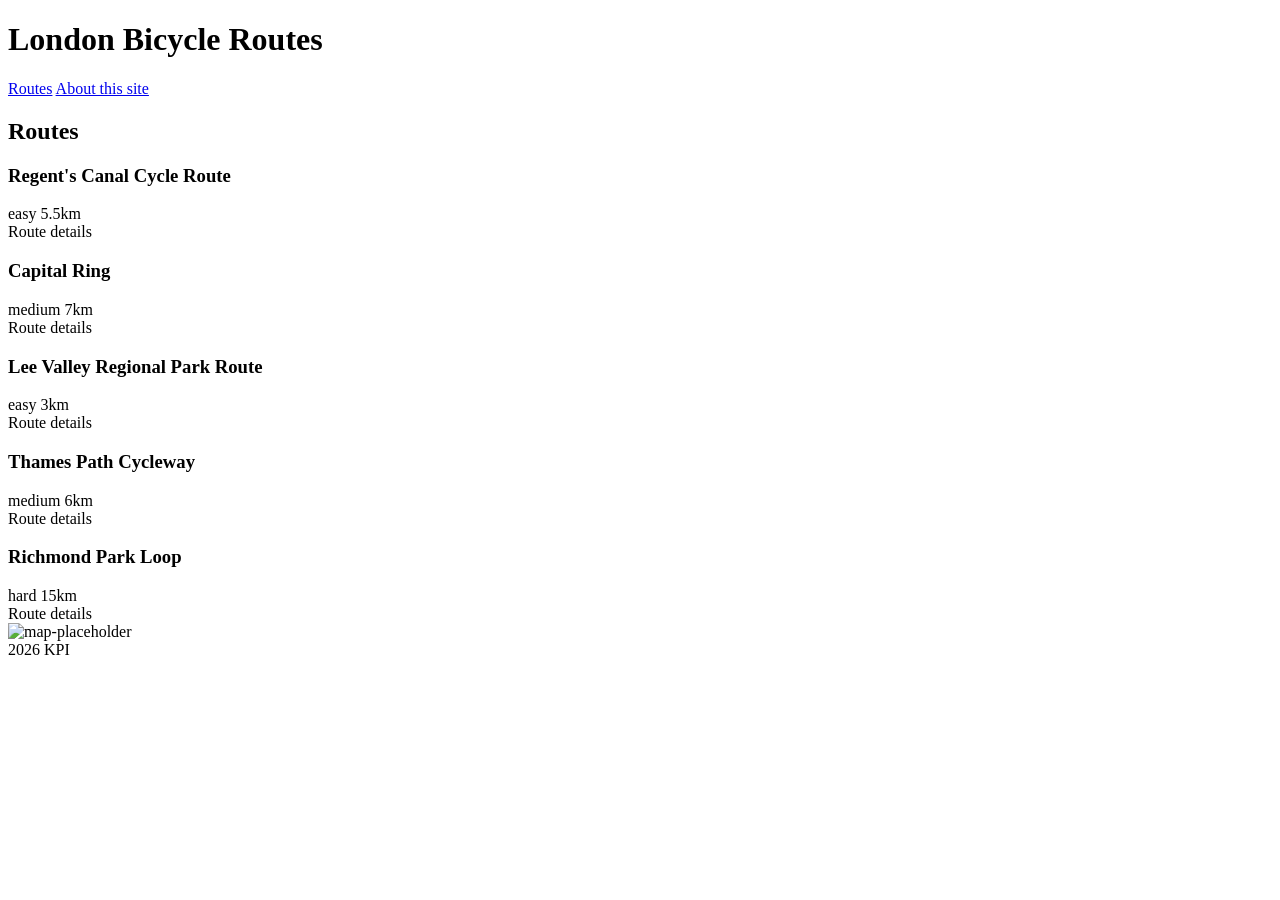
==== index.html @ d96a7703 "lab2" ====
<!DOCTYPE html>
<html lang="en">

<head>
    <meta charset="UTF-8">
    <title>14 bicycle routes</title>
    <link rel="stylesheet" href="css/style.css">
    <script src="js/app.js"></script>
</head>

<body>

    <header>
        <h1> London Bicycle Routes </h1>
        <nav>
            <a href="#routes">Routes</a>
            <a href="about.html">About this site</a>
        </nav>

    </header>

    <main>
        <section id="routes">
            <h2>Routes</h2>
            <article>
                <h3 itemprop="route-name">Regent's Canal Cycle Route</h3>
                <span itemprop="level">easy</span>
                <span itemprop="lenght">5.5km</span>
                <aside>Route details</aside>
            </article>

            <article>
                <h3 itemprop="route-name">Capital Ring</h3>
                <span itemprop="level">medium</span>
                <span itemprop="lenght">7km</span>
                <aside>Route details</aside>
            </article>

            <article>
                <h3 itemprop="route-name">Lee Valley Regional Park Route</h3>
                <span itemprop="level">easy</span>
                <span itemprop="lenght">3km</span>
                <aside>Route details</aside>
            </article>

            <article>
                <h3 itemprop="route-name">Thames Path Cycleway</h3>
                <span itemprop="level">medium</span>
                <span itemprop="lenght">6km</span>
                <aside>Route details</aside>
            </article>

            <article>
                <h3 itemprop="route-name">Richmond Park Loop</h3>
                <span itemprop="level">hard</span>
                <span itemprop="lenght">15km</span>
                <aside>Route details</aside>
            </article>

        </section>
        <section id="map">
            <img id="map-placeholder" alt="map-placeholder" src="assets/img/map_placeholder.jpeg" />

        </section>
    </main>

    <footer>2026 KPI</footer>

</body>

</html>
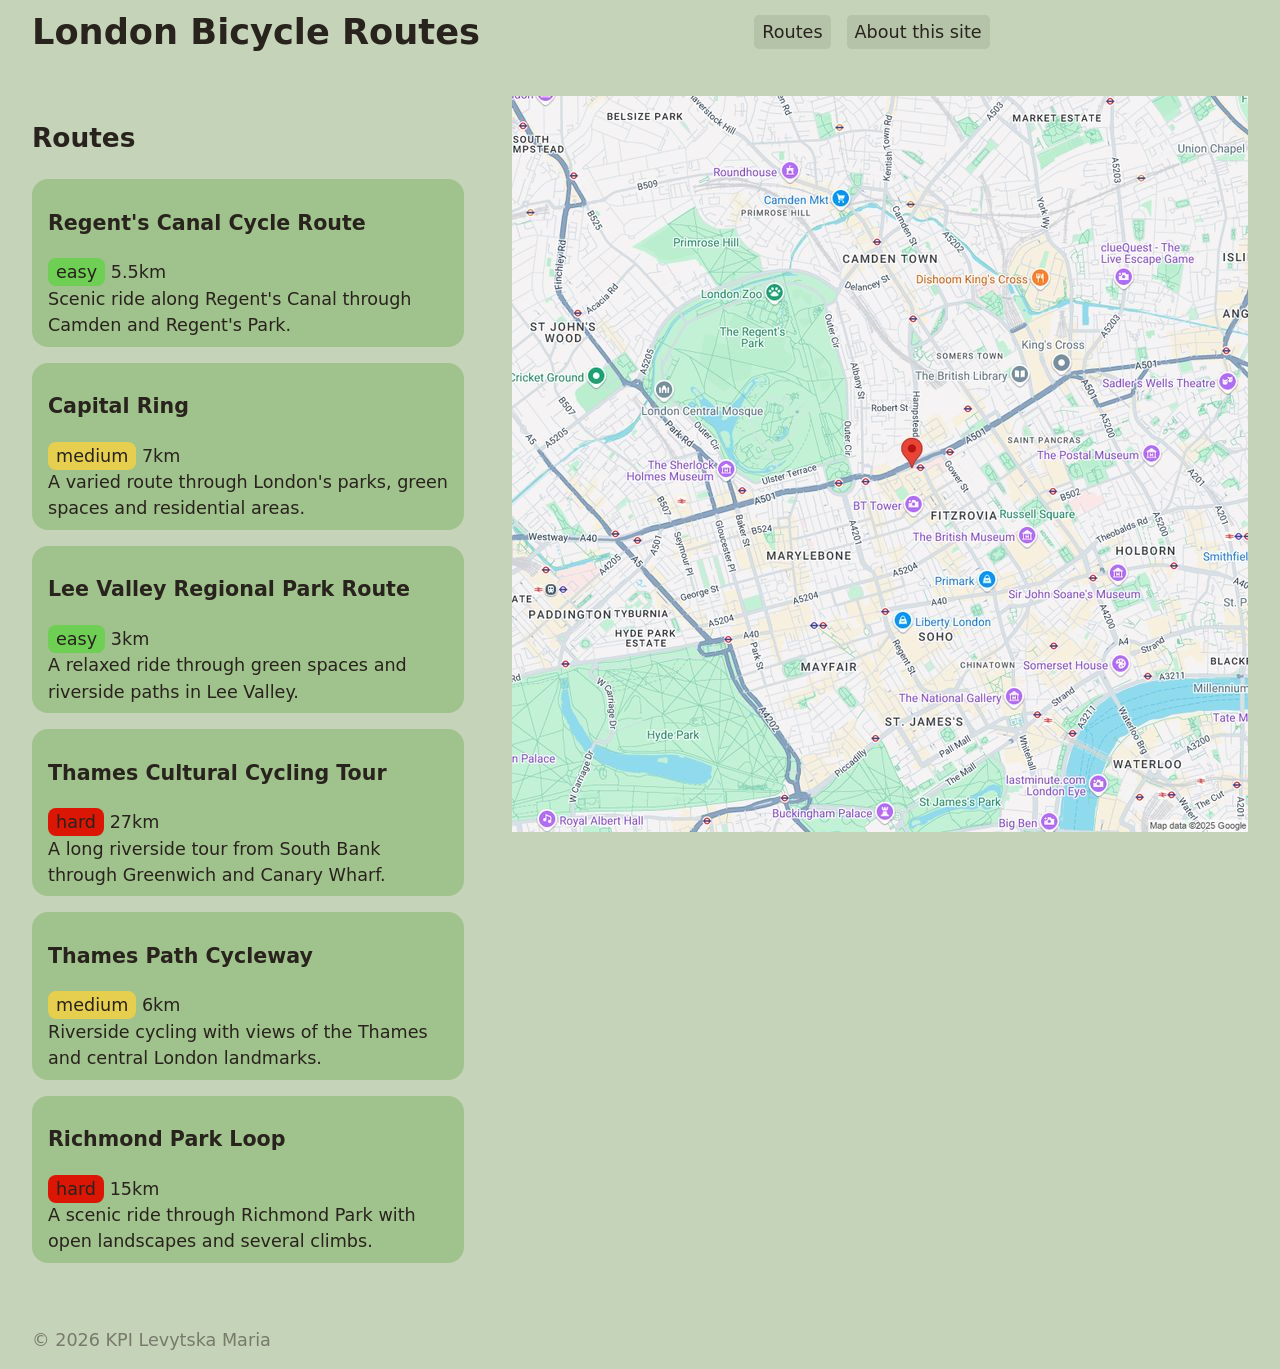
==== commit 7bd44ec9: "lab3" ====
--- a/index.html
+++ b/index.html
@@ -23,38 +23,45 @@
         <section id="routes">
             <h2>Routes</h2>
             <article>
-                <h3 itemprop="route-name">Regent's Canal Cycle Route</h3>
-                <span itemprop="level">easy</span>
-                <span itemprop="lenght">5.5km</span>
-                <aside>Route details</aside>
+                <h3 class="route-name">Regent's Canal Cycle Route</h3>
+                <span class="level easy">easy</span>
+                <span class="lenght">5.5km</span>
+                <aside>Scenic ride along Regent's Canal through Camden and Regent's Park.</aside>
             </article>
 
             <article>
-                <h3 itemprop="route-name">Capital Ring</h3>
-                <span itemprop="level">medium</span>
-                <span itemprop="lenght">7km</span>
-                <aside>Route details</aside>
+                <h3 class="route-name">Capital Ring</h3>
+                <span class="level medium">medium</span>
+                <span class="lenght">7km</span>
+                <aside>A varied route through London's parks, green spaces and residential areas.</aside>
             </article>
 
             <article>
-                <h3 itemprop="route-name">Lee Valley Regional Park Route</h3>
-                <span itemprop="level">easy</span>
-                <span itemprop="lenght">3km</span>
-                <aside>Route details</aside>
+                <h3 class="route-name">Lee Valley Regional Park Route</h3>
+                <span class="level easy">easy</span>
+                <span class="lenght">3km</span>
+                <aside>A relaxed ride through green spaces and riverside paths in Lee Valley.</aside>
+            </article>
+           
+            <article>
+                <h3 class="route-name">Thames Cultural Cycling Tour</h3>
+                <span class="level hard">hard</span>
+                <span class="lenght">27km</span>
+                <aside>A long riverside tour from South Bank through Greenwich and Canary Wharf.</aside>
             </article>
 
             <article>
-                <h3 itemprop="route-name">Thames Path Cycleway</h3>
-                <span itemprop="level">medium</span>
-                <span itemprop="lenght">6km</span>
-                <aside>Route details</aside>
+                <h3 class="route-name">Thames Path Cycleway</h3>
+                <span class="level medium">medium</span>
+                <span class="lenght">6km</span>
+                <aside>Riverside cycling with views of the Thames and central London landmarks.</aside>
             </article>
 
             <article>
-                <h3 itemprop="route-name">Richmond Park Loop</h3>
-                <span itemprop="level">hard</span>
-                <span itemprop="lenght">15km</span>
-                <aside>Route details</aside>
+                <h3 class="route-name">Richmond Park Loop</h3>
+                <span class="level hard">hard</span>
+                <span class="lenght">15km</span>
+                <aside>A scenic ride through Richmond Park with open landscapes and several climbs.</aside>
             </article>
 
         </section>
@@ -64,7 +71,7 @@
         </section>
     </main>
 
-    <footer>2026 KPI</footer>
+    <footer>© 2026 KPI Levytska Maria</footer>
 
 </body>
 
--- a/css/style.css
+++ b/css/style.css
@@ -0,0 +1,94 @@
+* {
+    box-sizing: border-box;
+
+}
+
+body {
+    font-family: system-ui, -apple-system, BlinkMacSystemFont, 'Segoe UI', Roboto, Oxygen, Ubuntu, Cantarell, 'Open Sans', 'Helvetica Neue', sans-serif;
+    font-size: 1.1rem;
+    margin: 0;
+    --color: #29231d;
+    --background-color: oklch(0.85 0.04 130);
+    line-height: 1.5;
+    color: var(--color);
+    background-color: var(--background-color);
+}
+
+main {
+    display: grid;
+    grid-template-columns: 1fr 1.5fr;
+    margin: 2rem;
+    gap: 3rem;
+}
+
+header {
+    display: flex;
+    height: 4rem;
+    align-content: center;
+    align-items: center;
+    gap: 1rem;
+    margin-left: 2rem;
+    margin-right: 2rem;
+
+    nav {
+        display: flex;
+        align-content: center;
+        align-items: center;
+        gap: 1rem;
+        justify-content: center;
+        flex: 1;
+    }
+
+    h1 {
+        margin: 0;
+    }
+}
+
+header>nav>a {
+    padding: 0.25rem 0.5rem;
+    border-radius: 5px;
+    background: oklch(from var(--background-color) calc(l - 0.05) c h);
+    color: inherit;
+    text-decoration: none;
+}
+
+header>nav>a:hover {
+    background: oklch(from var(--background-color) calc(l - 0.1) c h);
+    ;
+}
+
+#routes>article {
+    background-color:#a0c28c;
+    ;
+    padding: 0.5rem 1rem;
+    margin-bottom: 1rem;
+    border-radius: 1rem;
+}
+
+footer {
+    color: oklch(from var(--color) l c h / 0.5);
+    padding: 1rem 2rem;
+}
+
+.level {
+    padding: 4px 8px;
+    border-radius: 8px;
+
+
+}
+ .easy {
+        color:#29231d;
+        background-color: #6fcf55;
+    }
+
+    .medium {
+        color:#29231d;
+        background-color: #e6cf4e;
+    }
+
+    .hard {
+        color:#29231d;
+        background-color:#db1604;
+    }
+
+
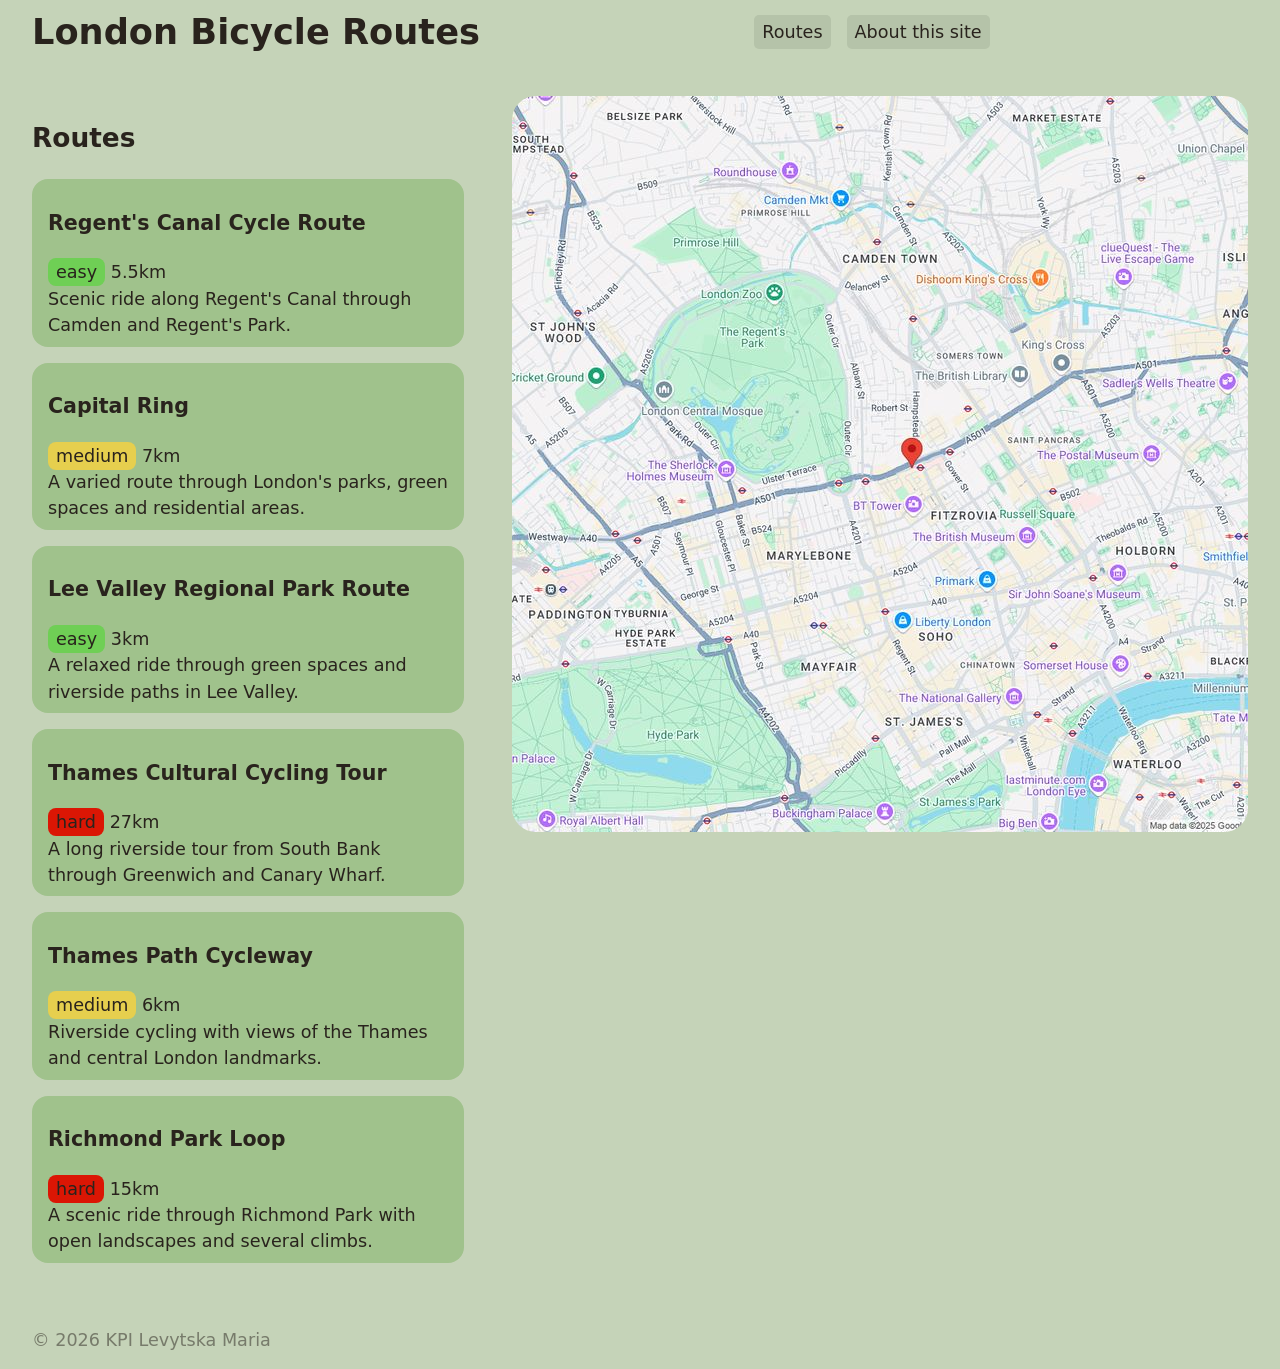
==== commit 132c8e75: "lab4" ====
--- a/index.html
+++ b/index.html
@@ -3,6 +3,7 @@
 
 <head>
     <meta charset="UTF-8">
+    <meta name="viewport" content="width=device-width, initial-scale=1.0">
     <title>14 bicycle routes</title>
     <link rel="stylesheet" href="css/style.css">
     <script src="js/app.js"></script>
@@ -20,8 +21,11 @@
     </header>
 
     <main>
+
         <section id="routes">
             <h2>Routes</h2>
+
+
             <article>
                 <h3 class="route-name">Regent's Canal Cycle Route</h3>
                 <span class="level easy">easy</span>
@@ -42,7 +46,7 @@
                 <span class="lenght">3km</span>
                 <aside>A relaxed ride through green spaces and riverside paths in Lee Valley.</aside>
             </article>
-           
+
             <article>
                 <h3 class="route-name">Thames Cultural Cycling Tour</h3>
                 <span class="level hard">hard</span>
--- a/css/style.css
+++ b/css/style.css
@@ -1,3 +1,8 @@
+html {
+    --color: #29231d;
+    --background-color: oklch(0.85 0.04 130);
+}
+
 * {
     box-sizing: border-box;
 
@@ -7,8 +12,6 @@
     font-family: system-ui, -apple-system, BlinkMacSystemFont, 'Segoe UI', Roboto, Oxygen, Ubuntu, Cantarell, 'Open Sans', 'Helvetica Neue', sans-serif;
     font-size: 1.1rem;
     margin: 0;
-    --color: #29231d;
-    --background-color: oklch(0.85 0.04 130);
     line-height: 1.5;
     color: var(--color);
     background-color: var(--background-color);
@@ -37,6 +40,7 @@
         gap: 1rem;
         justify-content: center;
         flex: 1;
+        flex-wrap: wrap;
     }
 
     h1 {
@@ -58,7 +62,7 @@
 }
 
 #routes>article {
-    background-color:#a0c28c;
+    background-color: #a0c28c;
     ;
     padding: 0.5rem 1rem;
     margin-bottom: 1rem;
@@ -76,19 +80,47 @@
 
 
 }
- .easy {
-        color:#29231d;
-        background-color: #6fcf55;
+
+.easy {
+    color: #29231d;
+    background-color: #6fcf55;
+}
+
+.medium {
+    color: #29231d;
+    background-color: #e6cf4e;
+}
+
+.hard {
+    color: #29231d;
+    background-color: #db1604;
+}
+
+#map>img {
+    border-radius: 1.5rem;
+}
+@media (max-width: 599px) {
+
+    main {
+        grid-template-columns: 1fr;
     }
 
-    .medium {
-        color:#29231d;
-        background-color: #e6cf4e;
+}
+
+@media (min-width: 600px) and (max-width: 1023px) {
+
+    #routes>div {
+        display: grid;
+        grid-template-columns: repeat(2, 1fr);
+        gap: 1rem;
     }
 
-    .hard {
-        color:#29231d;
-        background-color:#db1604;
+}
+
+@media (min-width: 1024px) {
+
+    main {
+        grid-template-columns: 1fr 1.5fr;
     }
 
-
+}
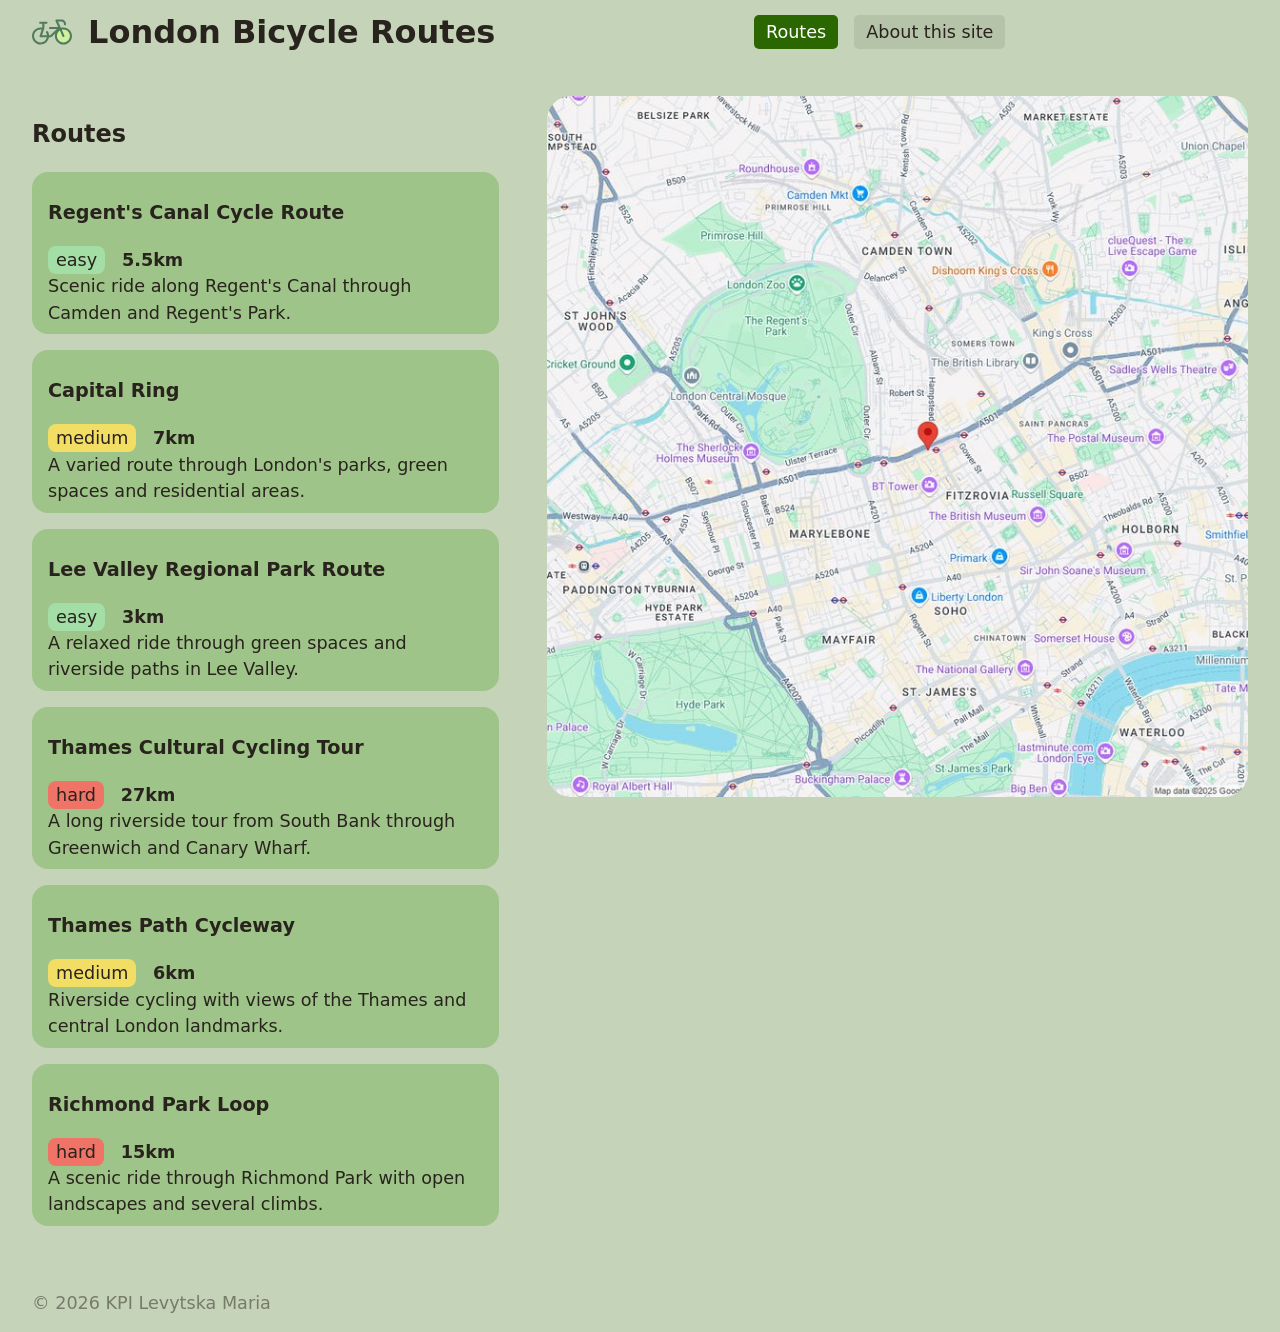
==== commit 31fbb94a: "lab5" ====
--- a/index.html
+++ b/index.html
@@ -5,6 +5,7 @@
     <meta charset="UTF-8">
     <meta name="viewport" content="width=device-width, initial-scale=1.0">
     <title>14 bicycle routes</title>
+    <link rel="icon" type="image/x-icon" href="assets/logo.svg">
     <link rel="stylesheet" href="css/style.css">
     <script src="js/app.js"></script>
 </head>
@@ -12,9 +13,10 @@
 <body>
 
     <header>
-        <h1> London Bicycle Routes </h1>
+        <img src="assets/logo.svg" />
+        <h1>London Bicycle Routes</h1>
         <nav>
-            <a href="#routes">Routes</a>
+            <a class="active" href="#routes">Routes</a>
             <a href="about.html">About this site</a>
         </nav>
 
--- a/css/style.css
+++ b/css/style.css
@@ -1,6 +1,11 @@
 html {
     --color: #29231d;
     --background-color: oklch(0.85 0.04 130);
+    --primery-color:oklch(0.45 0.2 130);
+    --succses:rgb(162, 222, 165);
+    --warning:#f3de65;
+    --danger:#ef7367;
+
 }
 
 * {
@@ -17,21 +22,39 @@
     background-color: var(--background-color);
 }
 
+h1 {
+    font-size: 2rem;
+}
+
+h2 {
+    font-size: 1.5rem;
+}
+
+h3 {
+    font-size: 1.2rem;
+}
+
 main {
     display: grid;
     grid-template-columns: 1fr 1.5fr;
     margin: 2rem;
     gap: 3rem;
+    min-height: 75vh;
 }
 
 header {
+    position:sticky;
+    top:0;
+    background: oklch(from var(--background-color) l c h/0.7);
+    backdrop-filter: blur(5px);
     display: flex;
-    height: 4rem;
+    min-height: 4rem;
     align-content: center;
     align-items: center;
     gap: 1rem;
     margin-left: 2rem;
     margin-right: 2rem;
+    flex-wrap: wrap;
 
     nav {
         display: flex;
@@ -46,27 +69,46 @@
     h1 {
         margin: 0;
     }
+    img {
+        width: 2.5rem;
+        height: 2.5rem;
+    }
 }
 
 header>nav>a {
-    padding: 0.25rem 0.5rem;
+    padding: 0.25rem 0.75rem;
     border-radius: 5px;
     background: oklch(from var(--background-color) calc(l - 0.05) c h);
     color: inherit;
     text-decoration: none;
 }
 
+header>nav>a.active {
+    background:var(--primery-color);
+    color:white;
+    
+}
+
+
 header>nav>a:hover {
     background: oklch(from var(--background-color) calc(l - 0.1) c h);
     ;
 }
 
+header>nav>a.active:hover {
+    background: oklch(from var(--primery-color) calc(l - 0.1) c h);
+    ;
+}
 #routes>article {
-    background-color: #a0c28c;
+    background-color: #9ec489;
     ;
     padding: 0.5rem 1rem;
     margin-bottom: 1rem;
     border-radius: 1rem;
+}
+
+#routes>article:hover {
+    background-color: #86ac6e;
 }
 
 footer {
@@ -77,28 +119,36 @@
 .level {
     padding: 4px 8px;
     border-radius: 8px;
+    margin-right: 0.7rem;
 
 
 }
 
 .easy {
     color: #29231d;
-    background-color: #6fcf55;
+    background-color:var(--succses);
 }
 
 .medium {
     color: #29231d;
-    background-color: #e6cf4e;
+    background-color:var(--warning);
 }
 
 .hard {
     color: #29231d;
-    background-color: #db1604;
+    background-color:var(--danger);
+}
+
+.lenght {
+    font-weight: 600;
 }
 
 #map>img {
+    max-width: 100%;
+    height: auto;
     border-radius: 1.5rem;
 }
+
 @media (max-width: 599px) {
 
     main {
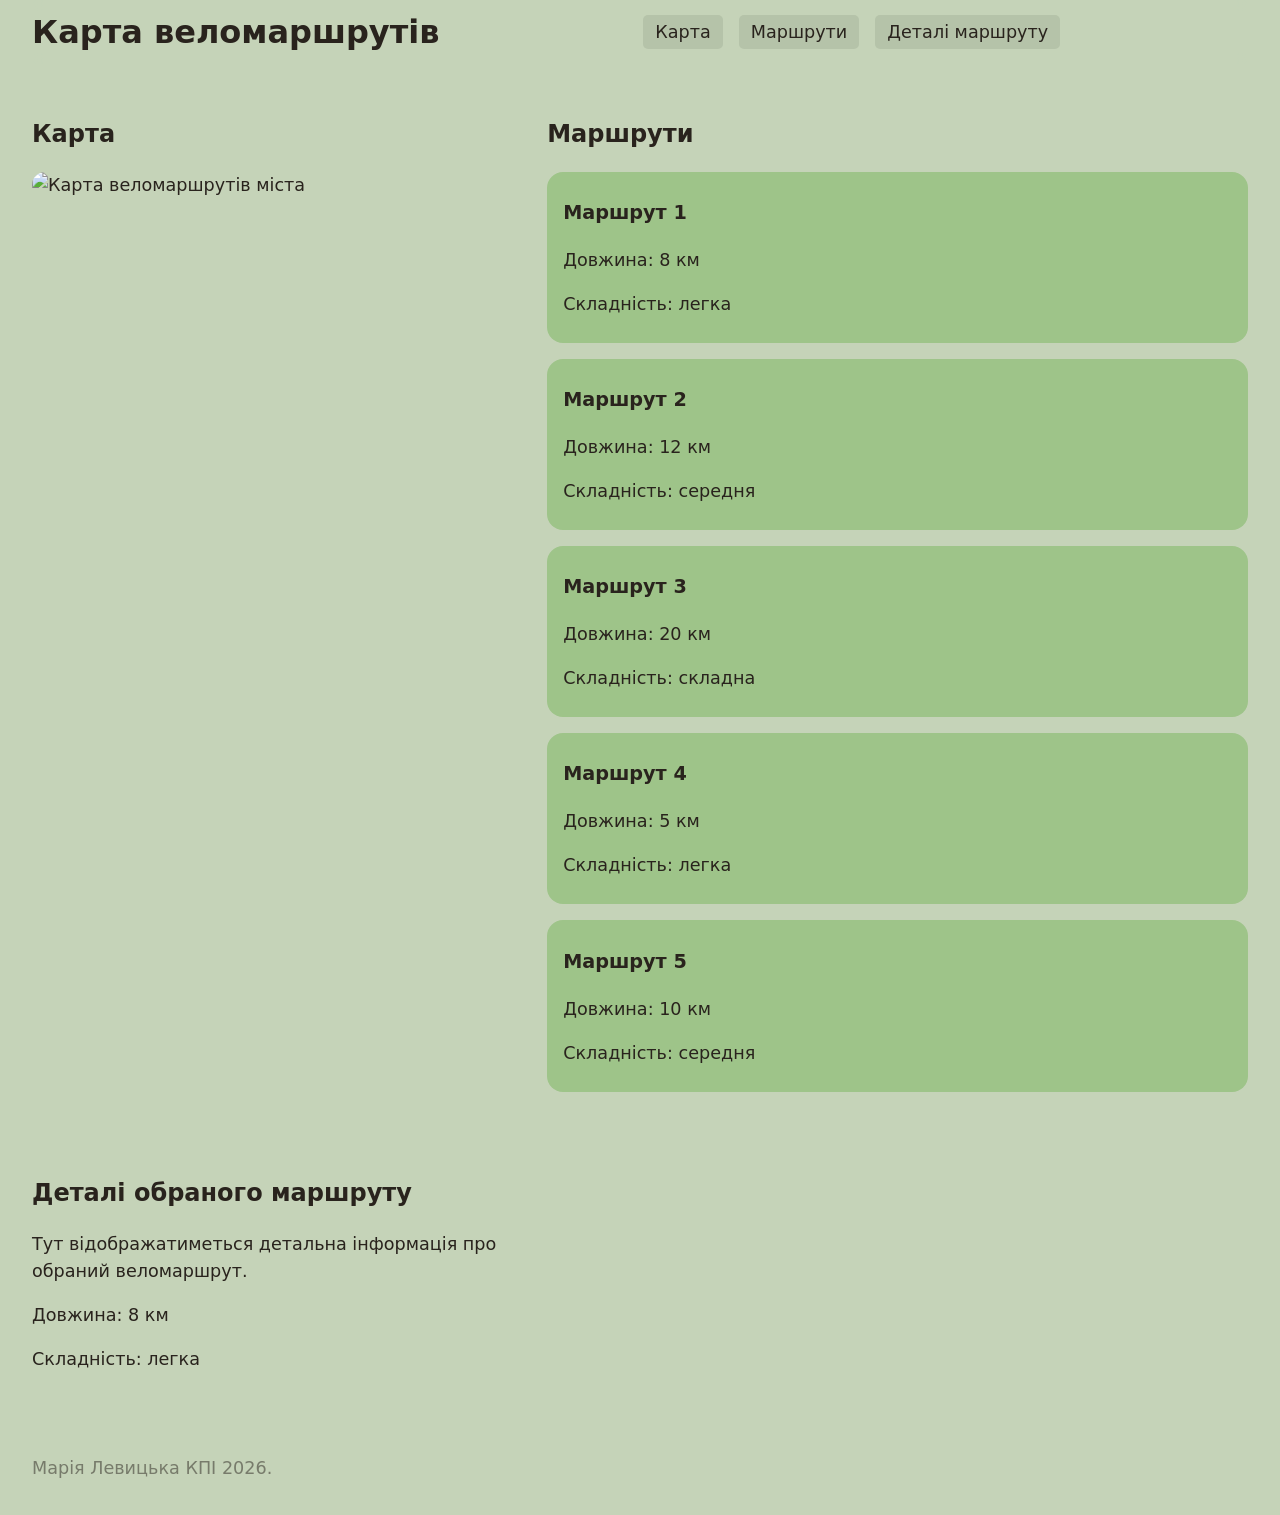
==== commit 4671ad3d: "lab2" ====
--- a/index.html
+++ b/index.html
@@ -1,83 +1,93 @@
 <!DOCTYPE html>
-<html lang="en">
+<html lang="uk">
 
 <head>
     <meta charset="UTF-8">
     <meta name="viewport" content="width=device-width, initial-scale=1.0">
-    <title>14 bicycle routes</title>
-    <link rel="icon" type="image/x-icon" href="assets/logo.svg">
+    <title>Карта веломаршрутів</title>
     <link rel="stylesheet" href="css/style.css">
-    <script src="js/app.js"></script>
 </head>
 
 <body>
 
     <header>
-        <img src="assets/logo.svg" />
-        <h1>London Bicycle Routes</h1>
+        <h1>Карта веломаршрутів</h1>
+
         <nav>
-            <a class="active" href="#routes">Routes</a>
-            <a href="about.html">About this site</a>
+            <a href="#map">Карта</a>
+            <a href="#routes">Маршрути</a>
+            <a href="#details">Деталі маршруту</a>
         </nav>
-
     </header>
 
     <main>
 
+        <section id="map">
+            <h2>Карта</h2>
+
+            <img src="assets/img/map-placeholder.jpg" alt="Карта веломаршрутів міста">
+        </section>
+
         <section id="routes">
-            <h2>Routes</h2>
-
+            <h2>Маршрути</h2>
 
             <article>
-                <h3 class="route-name">Regent's Canal Cycle Route</h3>
-                <span class="level easy">easy</span>
-                <span class="lenght">5.5km</span>
-                <aside>Scenic ride along Regent's Canal through Camden and Regent's Park.</aside>
+                <h3>Маршрут 1</h3>
+                <p>Довжина: 8 км</p>
+                <p>Складність: легка</p>
             </article>
 
             <article>
-                <h3 class="route-name">Capital Ring</h3>
-                <span class="level medium">medium</span>
-                <span class="lenght">7km</span>
-                <aside>A varied route through London's parks, green spaces and residential areas.</aside>
+                <h3>Маршрут 2</h3>
+                <p>Довжина: 12 км</p>
+                <p>Складність: середня</p>
             </article>
 
             <article>
-                <h3 class="route-name">Lee Valley Regional Park Route</h3>
-                <span class="level easy">easy</span>
-                <span class="lenght">3km</span>
-                <aside>A relaxed ride through green spaces and riverside paths in Lee Valley.</aside>
+                <h3>Маршрут 3</h3>
+                <p>Довжина: 20 км</p>
+                <p>Складність: складна</p>
             </article>
 
-            <article>
-                <h3 class="route-name">Thames Cultural Cycling Tour</h3>
-                <span class="level hard">hard</span>
-                <span class="lenght">27km</span>
-                <aside>A long riverside tour from South Bank through Greenwich and Canary Wharf.</aside>
+             <article>
+                <h3>Маршрут 4</h3>
+                <p>Довжина: 5 км</p>
+                <p>Складність: легка</p>
             </article>
 
-            <article>
-                <h3 class="route-name">Thames Path Cycleway</h3>
-                <span class="level medium">medium</span>
-                <span class="lenght">6km</span>
-                <aside>Riverside cycling with views of the Thames and central London landmarks.</aside>
+             <article>
+                <h3>Маршрут 5</h3>
+                <p>Довжина: 10 км</p>
+                <p>Складність: середня</p>
             </article>
 
-            <article>
-                <h3 class="route-name">Richmond Park Loop</h3>
-                <span class="level hard">hard</span>
-                <span class="lenght">15km</span>
-                <aside>A scenic ride through Richmond Park with open landscapes and several climbs.</aside>
-            </article>
 
         </section>
-        <section id="map">
-            <img id="map-placeholder" alt="map-placeholder" src="assets/img/map_placeholder.jpeg" />
 
-        </section>
+        <aside id="details">
+            <h2>Деталі обраного маршруту</h2>
+
+            <p>
+                Тут відображатиметься детальна інформація
+                про обраний веломаршрут.
+            </p>
+
+            <p>
+                Довжина: 8 км
+            </p>
+
+            <p>
+                Складність: легка
+            </p>
+        </aside>
+
     </main>
 
-    <footer>© 2026 KPI Levytska Maria</footer>
+    <footer>
+        <p> Марія Левицька КПІ 2026.</p>
+    </footer>
+
+    <script src="js/app.js"></script>
 
 </body>
 
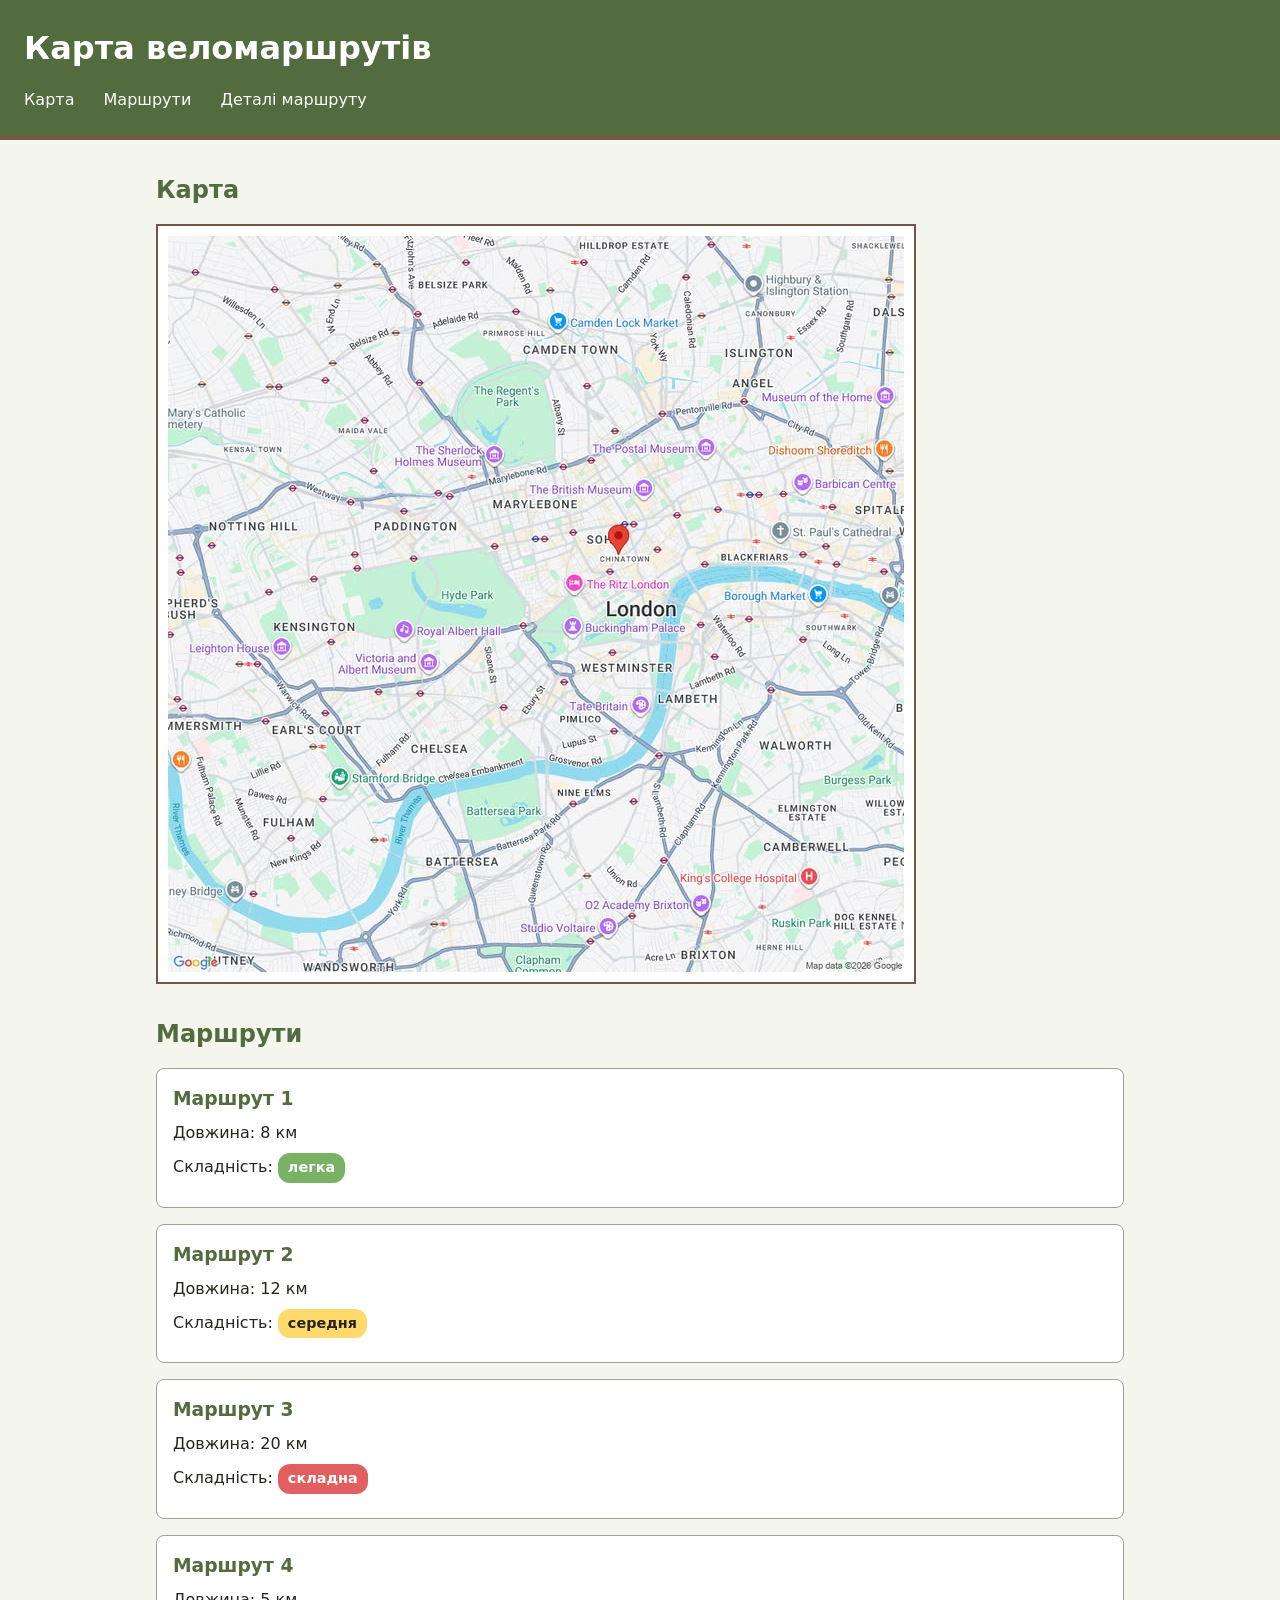
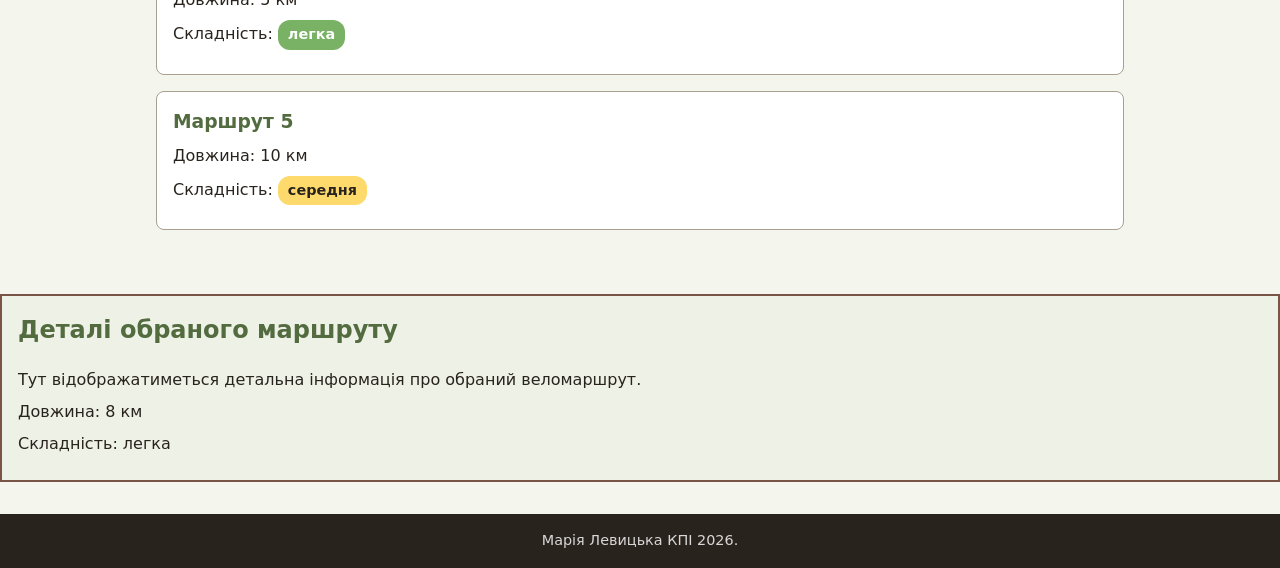
==== commit ea799620: "Add CSS styling and fix HTML structure" ====
--- a/index.html
+++ b/index.html
@@ -34,61 +34,56 @@
             <article>
                 <h3>Маршрут 1</h3>
                 <p>Довжина: 8 км</p>
-                <p>Складність: легка</p>
+                <p>Складність: <span class="difficulty easy">легка</span></p>
             </article>
 
             <article>
                 <h3>Маршрут 2</h3>
                 <p>Довжина: 12 км</p>
-                <p>Складність: середня</p>
+                <p>Складність: <span class="difficulty medium">середня</span></p>
             </article>
 
             <article>
                 <h3>Маршрут 3</h3>
                 <p>Довжина: 20 км</p>
-                <p>Складність: складна</p>
+                <p>Складність: <span class="difficulty hard">складна</span></p>
             </article>
 
-             <article>
+            <article>
                 <h3>Маршрут 4</h3>
                 <p>Довжина: 5 км</p>
-                <p>Складність: легка</p>
+                <p>Складність: <span class="difficulty easy">легка</span></p>
             </article>
 
-             <article>
+            <article>
                 <h3>Маршрут 5</h3>
                 <p>Довжина: 10 км</p>
-                <p>Складність: середня</p>
+                <p>Складність: <span class="difficulty medium">середня</span></p>
             </article>
-
 
         </section>
 
-        <aside id="details">
-            <h2>Деталі обраного маршруту</h2>
-
-            <p>
-                Тут відображатиметься детальна інформація
-                про обраний веломаршрут.
-            </p>
-
-            <p>
-                Довжина: 8 км
-            </p>
-
-            <p>
-                Складність: легка
-            </p>
-        </aside>
-
     </main>
 
+    <aside id="details">
+        <h2>Деталі обраного маршруту</h2>
+
+        <p>
+            Тут відображатиметься детальна інформація
+            про обраний веломаршрут.
+        </p>
+
+        <p>Довжина: 8 км</p>
+
+        <p>Складність: легка</p>
+    </aside>
+
     <footer>
-        <p> Марія Левицька КПІ 2026.</p>
+        <p>Марія Левицька КПІ 2026.</p>
     </footer>
 
     <script src="js/app.js"></script>
 
 </body>
 
-</html>+</html>
--- a/css/style.css
+++ b/css/style.css
@@ -1,176 +1,134 @@
-html {
-    --color: #29231d;
-    --background-color: oklch(0.85 0.04 130);
-    --primery-color:oklch(0.45 0.2 130);
-    --succses:rgb(162, 222, 165);
-    --warning:#f3de65;
-    --danger:#ef7367;
-
-}
-
-* {
+*,
+*::before,
+*::after {
     box-sizing: border-box;
-
 }
 
 body {
-    font-family: system-ui, -apple-system, BlinkMacSystemFont, 'Segoe UI', Roboto, Oxygen, Ubuntu, Cantarell, 'Open Sans', 'Helvetica Neue', sans-serif;
-    font-size: 1.1rem;
     margin: 0;
+    font-family: system-ui, sans-serif;
+    font-size: 1rem;
     line-height: 1.5;
-    color: var(--color);
-    background-color: var(--background-color);
+    color: #29231d;
+    background-color: #f4f6ee;
 }
 
-h1 {
-    font-size: 2rem;
+header {
+    background-color: #526b3f;
+    color: #ffffff;
+    padding: 1.5rem;
+    border-bottom: 4px solid #795548;
 }
 
-h2 {
-    font-size: 1.5rem;
+header h1 {
+    margin-top: 0;
+    margin-bottom: 1rem;
+    font-size: 2rem;
+    color: #ffffff;
 }
 
-h3 {
-    font-size: 1.2rem;
+nav a {
+    color: #ffffff;
+    text-decoration: none;
+    margin-right: 1.5rem;
+}
+
+nav a:hover {
+    text-decoration: underline;
 }
 
 main {
-    display: grid;
-    grid-template-columns: 1fr 1.5fr;
-    margin: 2rem;
-    gap: 3rem;
-    min-height: 75vh;
+    max-width: 1000px;
+    margin: 0 auto;
+    padding: 2rem 1rem;
 }
 
-header {
-    position:sticky;
-    top:0;
-    background: oklch(from var(--background-color) l c h/0.7);
-    backdrop-filter: blur(5px);
-    display: flex;
-    min-height: 4rem;
-    align-content: center;
-    align-items: center;
-    gap: 1rem;
-    margin-left: 2rem;
-    margin-right: 2rem;
-    flex-wrap: wrap;
-
-    nav {
-        display: flex;
-        align-content: center;
-        align-items: center;
-        gap: 1rem;
-        justify-content: center;
-        flex: 1;
-        flex-wrap: wrap;
-    }
-
-    h1 {
-        margin: 0;
-    }
-    img {
-        width: 2.5rem;
-        height: 2.5rem;
-    }
+section {
+    margin-bottom: 2rem;
 }
 
-header>nav>a {
-    padding: 0.25rem 0.75rem;
-    border-radius: 5px;
-    background: oklch(from var(--background-color) calc(l - 0.05) c h);
-    color: inherit;
-    text-decoration: none;
+section h2 {
+    margin-top: 0;
+    margin-bottom: 1rem;
+    color: #526b3f;
 }
 
-header>nav>a.active {
-    background:var(--primery-color);
-    color:white;
-    
+#map img {
+    display: block;
+    max-width: 100%;
+    height: auto;
+    padding: 10px;
+    border: 2px solid #795548;
+    background-color: #ffffff;
 }
 
-
-header>nav>a:hover {
-    background: oklch(from var(--background-color) calc(l - 0.1) c h);
-    ;
+article {
+    padding: 1rem;
+    margin-bottom: 1rem;
+    border: 1px solid #a89f91;
+    border-radius: 8px;
+    background-color: #ffffff;
 }
 
-header>nav>a.active:hover {
-    background: oklch(from var(--primery-color) calc(l - 0.1) c h);
-    ;
-}
-#routes>article {
-    background-color: #9ec489;
-    ;
-    padding: 0.5rem 1rem;
-    margin-bottom: 1rem;
-    border-radius: 1rem;
+article h3 {
+    margin-top: 0;
+    margin-bottom: 0.5rem;
+    color: #526b3f;
 }
 
-#routes>article:hover {
-    background-color: #86ac6e;
+article p {
+    margin-top: 0.5rem;
+    margin-bottom: 0.5rem;
+}
+
+.difficulty {
+    display: inline-block;
+    padding: 4px 10px;
+    border-radius: 12px;
+    font-size: 0.9rem;
+    font-weight: 600;
+}
+
+.easy {
+    background-color: #79b165;
+    color: #ffffff;
+}
+
+.medium {
+    background-color: #feda6d;
+    color: #29231d;
+}
+
+.hard {
+    background-color: #e25f5f;
+    color: #ffffff;
+}
+
+#details {
+    padding: 1rem;
+    margin-bottom: 2rem;
+    border: 2px solid #795548;
+    background-color: #eef1e6;
+}
+
+#details h2 {
+    margin-top: 0;
+    color: #526b3f;
+}
+
+#details p {
+    margin-top: 0.5rem;
+    margin-bottom: 0.5rem;
 }
 
 footer {
-    color: oklch(from var(--color) l c h / 0.5);
-    padding: 1rem 2rem;
+    padding: 1rem;
+    background-color: #29231d;
+    color: #d8d8d8;
+    text-align: center;
+    font-size: 0.9rem;
 }
 
-.level {
-    padding: 4px 8px;
-    border-radius: 8px;
-    margin-right: 0.7rem;
-
-
+footer p {
+    margin: 0;
 }
-
-.easy {
-    color: #29231d;
-    background-color:var(--succses);
-}
-
-.medium {
-    color: #29231d;
-    background-color:var(--warning);
-}
-
-.hard {
-    color: #29231d;
-    background-color:var(--danger);
-}
-
-.lenght {
-    font-weight: 600;
-}
-
-#map>img {
-    max-width: 100%;
-    height: auto;
-    border-radius: 1.5rem;
-}
-
-@media (max-width: 599px) {
-
-    main {
-        grid-template-columns: 1fr;
-    }
-
-}
-
-@media (min-width: 600px) and (max-width: 1023px) {
-
-    #routes>div {
-        display: grid;
-        grid-template-columns: repeat(2, 1fr);
-        gap: 1rem;
-    }
-
-}
-
-@media (min-width: 1024px) {
-
-    main {
-        grid-template-columns: 1fr 1.5fr;
-    }
-
-}
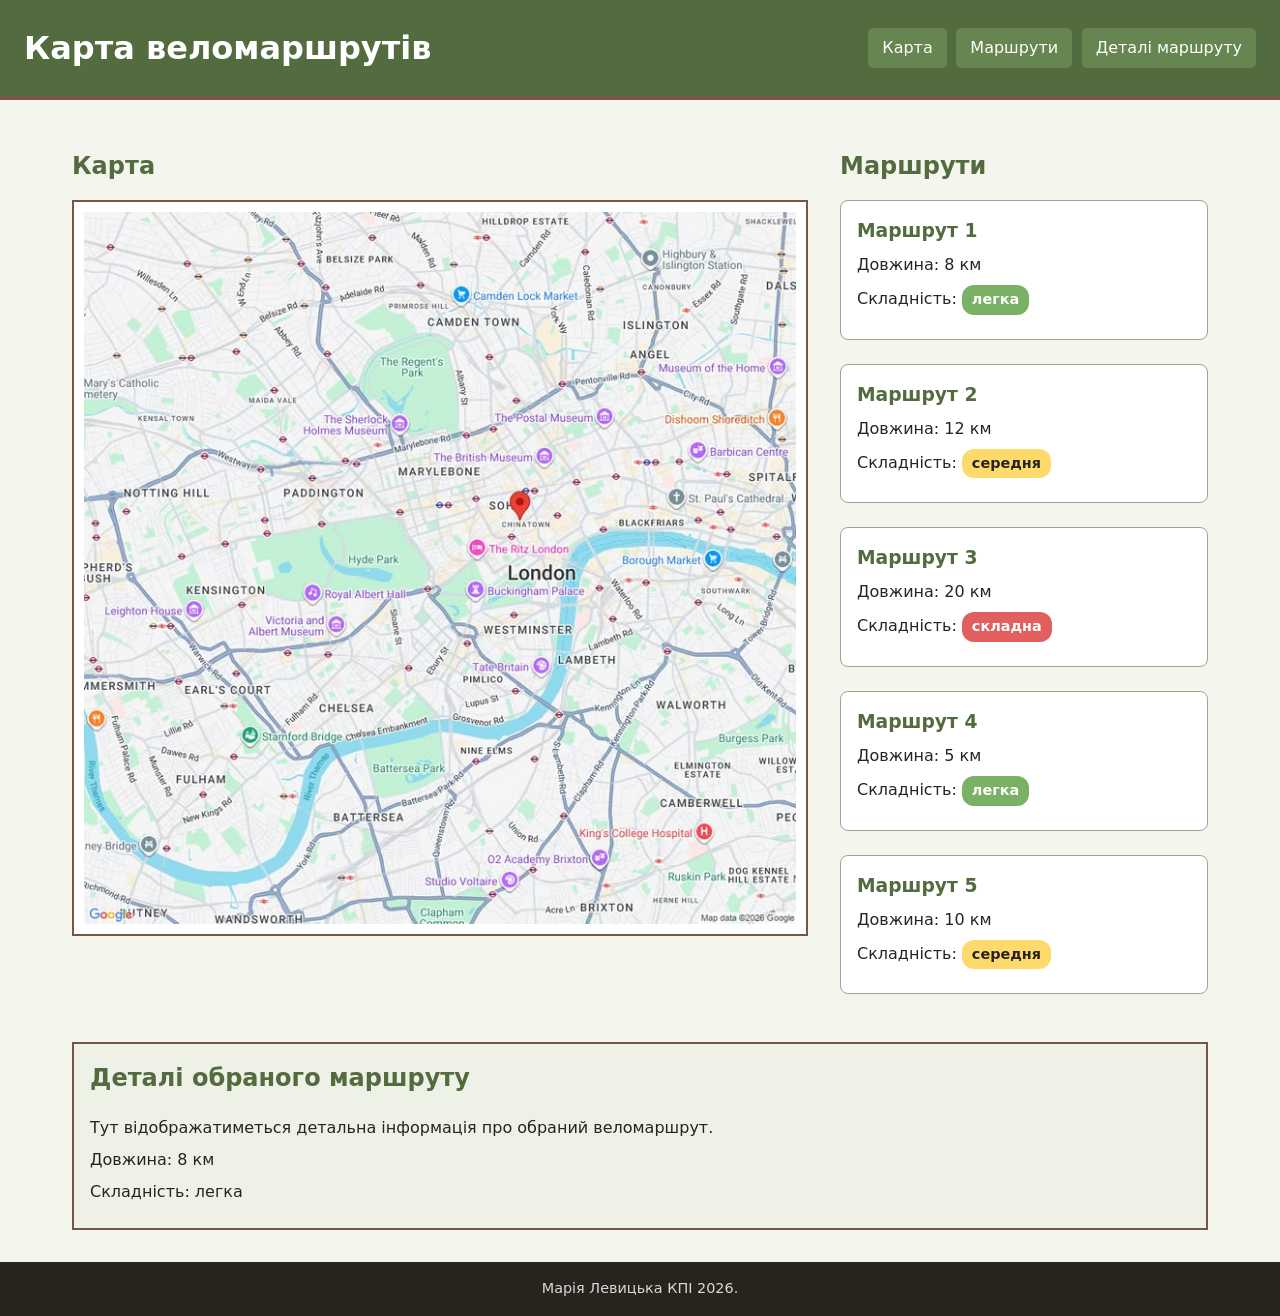
==== commit 54c3d195: "lab4" ====
--- a/index.html
+++ b/index.html
@@ -25,42 +25,61 @@
         <section id="map">
             <h2>Карта</h2>
 
-            <img src="assets/img/map-placeholder.jpg" alt="Карта веломаршрутів міста">
+            <img src="assets/img/map-placeholder.jpg"
+                alt="Карта веломаршрутів міста">
         </section>
 
         <section id="routes">
             <h2>Маршрути</h2>
 
-            <article>
-                <h3>Маршрут 1</h3>
-                <p>Довжина: 8 км</p>
-                <p>Складність: <span class="difficulty easy">легка</span></p>
-            </article>
+            <div class="cards">
 
-            <article>
-                <h3>Маршрут 2</h3>
-                <p>Довжина: 12 км</p>
-                <p>Складність: <span class="difficulty medium">середня</span></p>
-            </article>
+                <article>
+                    <h3>Маршрут 1</h3>
+                    <p>Довжина: 8 км</p>
+                    <p>
+                        Складність:
+                        <span class="difficulty easy">легка</span>
+                    </p>
+                </article>
 
-            <article>
-                <h3>Маршрут 3</h3>
-                <p>Довжина: 20 км</p>
-                <p>Складність: <span class="difficulty hard">складна</span></p>
-            </article>
+                <article>
+                    <h3>Маршрут 2</h3>
+                    <p>Довжина: 12 км</p>
+                    <p>
+                        Складність:
+                        <span class="difficulty medium">середня</span>
+                    </p>
+                </article>
 
-            <article>
-                <h3>Маршрут 4</h3>
-                <p>Довжина: 5 км</p>
-                <p>Складність: <span class="difficulty easy">легка</span></p>
-            </article>
+                <article>
+                    <h3>Маршрут 3</h3>
+                    <p>Довжина: 20 км</p>
+                    <p>
+                        Складність:
+                        <span class="difficulty hard">складна</span>
+                    </p>
+                </article>
 
-            <article>
-                <h3>Маршрут 5</h3>
-                <p>Довжина: 10 км</p>
-                <p>Складність: <span class="difficulty medium">середня</span></p>
-            </article>
+                <article>
+                    <h3>Маршрут 4</h3>
+                    <p>Довжина: 5 км</p>
+                    <p>
+                        Складність:
+                        <span class="difficulty easy">легка</span>
+                    </p>
+                </article>
 
+                <article>
+                    <h3>Маршрут 5</h3>
+                    <p>Довжина: 10 км</p>
+                    <p>
+                        Складність:
+                        <span class="difficulty medium">середня</span>
+                    </p>
+                </article>
+
+            </div>
         </section>
 
     </main>
@@ -74,7 +93,6 @@
         </p>
 
         <p>Довжина: 8 км</p>
-
         <p>Складність: легка</p>
     </aside>
 
@@ -86,4 +104,4 @@
 
 </body>
 
-</html>
+</html>
--- a/css/style.css
+++ b/css/style.css
@@ -14,6 +14,10 @@
 }
 
 header {
+    display: flex;
+    flex-direction: column;
+    align-items: flex-start;
+    gap: 1rem;
     background-color: #526b3f;
     color: #ffffff;
     padding: 1.5rem;
@@ -21,20 +25,33 @@
 }
 
 header h1 {
-    margin-top: 0;
-    margin-bottom: 1rem;
+    margin: 0;
     font-size: 2rem;
     color: #ffffff;
 }
 
+nav {
+    display: flex;
+    flex-direction: column;
+    gap: 0.6rem;
+}
+
 nav a {
-    color: #ffffff;
+    display: inline-block;
+    padding: 8px 14px;
+    color: #ffffff;
+    background-color: #668550;
+    border-radius: 5px;
     text-decoration: none;
-    margin-right: 1.5rem;
+    transition: background-color 0.2s;
 }
 
 nav a:hover {
-    text-decoration: underline;
+    background-color: #455c35;
+}
+
+nav a:active {
+    background-color: #29231d;
 }
 
 main {
@@ -53,18 +70,27 @@
     color: #526b3f;
 }
 
+img {
+    max-width: 100%;
+    height: auto;
+}
+
 #map img {
     display: block;
-    max-width: 100%;
-    height: auto;
+    width: 100%;
     padding: 10px;
     border: 2px solid #795548;
     background-color: #ffffff;
 }
 
+.cards {
+    display: grid;
+    grid-template-columns: 1fr;
+    gap: 1rem;
+}
+
 article {
     padding: 1rem;
-    margin-bottom: 1rem;
     border: 1px solid #a89f91;
     border-radius: 8px;
     background-color: #ffffff;
@@ -105,8 +131,9 @@
 }
 
 #details {
+    max-width: 968px;
+    margin: 0 auto 2rem;
     padding: 1rem;
-    margin-bottom: 2rem;
     border: 2px solid #795548;
     background-color: #eef1e6;
 }
@@ -132,3 +159,45 @@
 footer p {
     margin: 0;
 }
+
+@media (min-width: 600px) {
+    header {
+        flex-direction: row;
+        justify-content: space-between;
+        align-items: center;
+        flex-wrap: wrap;
+    }
+
+    nav {
+        flex-direction: row;
+        flex-wrap: wrap;
+        gap: 0.6rem;
+    }
+
+    .cards {
+        grid-template-columns: repeat(2, 1fr);
+    }
+}
+
+@media (min-width: 1024px) {
+    main {
+        max-width: 1200px;
+        display: grid;
+        grid-template-columns: 2fr 1fr;
+        gap: 2rem;
+        padding: 3rem 2rem;
+    }
+
+    section {
+        margin-bottom: 0;
+    }
+
+    .cards {
+        grid-template-columns: 1fr;
+        gap: 1.5rem;
+    }
+
+    #details {
+        max-width: 1136px;
+    }
+}
